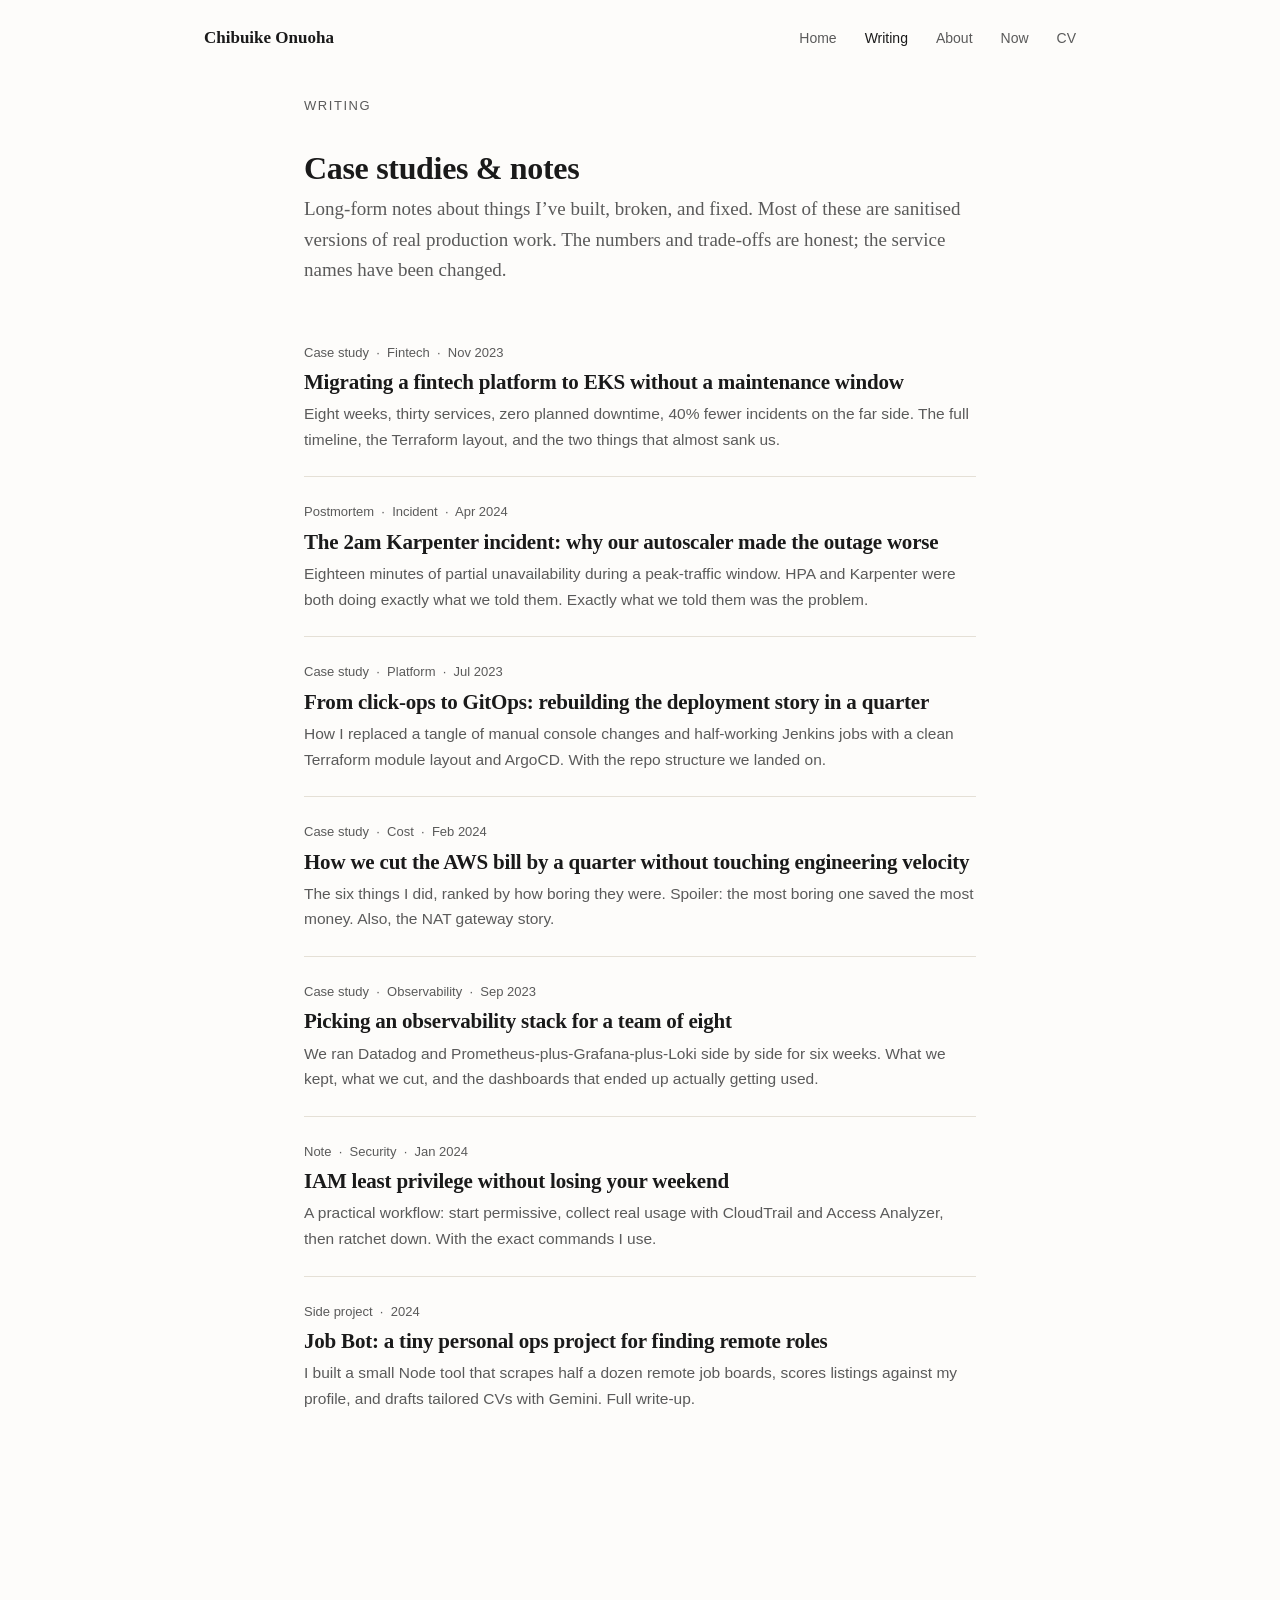
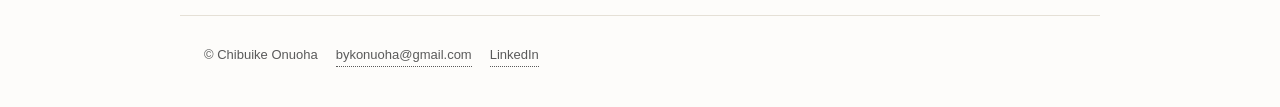
==== writing/index.html @ 1af56c8e "Rebuild portfolio as a static editorial site" ====
<!doctype html>
<html lang="en">
<head>
<meta charset="utf-8">
<meta name="viewport" content="width=device-width, initial-scale=1">
<title>Writing · Chibuike Onuoha</title>
<link rel="stylesheet" href="../css/style.css">
</head>
<body>

<nav class="top">
    <a class="name" href="../index.html">Chibuike Onuoha</a>
    <a href="../index.html">Home</a>
    <a href="index.html" class="active">Writing</a>
    <a href="../about.html">About</a>
    <a href="../now.html">Now</a>
    <a href="../cv.html">CV</a>
</nav>

<div class="wrap">

<div class="kicker">Writing</div>
<h1 class="page">Case studies &amp; notes</h1>
<p class="lede">
    Long-form notes about things I&rsquo;ve built, broken, and fixed. Most of
    these are sanitised versions of real production work. The numbers and
    trade-offs are honest; the service names have been changed.
</p>

<ul class="case-list">
    <li>
        <div class="case-meta">Case study &nbsp;·&nbsp; Fintech &nbsp;·&nbsp; Nov 2023</div>
        <h3><a href="eks-migration-zeeh.html">Migrating a fintech platform to EKS without a maintenance window</a></h3>
        <p>Eight weeks, thirty services, zero planned downtime, 40% fewer incidents on the far side. The full timeline, the Terraform layout, and the two things that almost sank us.</p>
    </li>
    <li>
        <div class="case-meta">Postmortem &nbsp;·&nbsp; Incident &nbsp;·&nbsp; Apr 2024</div>
        <h3><a href="karpenter-incident.html">The 2am Karpenter incident: why our autoscaler made the outage worse</a></h3>
        <p>Eighteen minutes of partial unavailability during a peak-traffic window. HPA and Karpenter were both doing exactly what we told them. Exactly what we told them was the problem.</p>
    </li>
    <li>
        <div class="case-meta">Case study &nbsp;·&nbsp; Platform &nbsp;·&nbsp; Jul 2023</div>
        <h3><a href="terraform-gitops-rollout.html">From click-ops to GitOps: rebuilding the deployment story in a quarter</a></h3>
        <p>How I replaced a tangle of manual console changes and half-working Jenkins jobs with a clean Terraform module layout and ArgoCD. With the repo structure we landed on.</p>
    </li>
    <li>
        <div class="case-meta">Case study &nbsp;·&nbsp; Cost &nbsp;·&nbsp; Feb 2024</div>
        <h3><a href="cost-25-percent.html">How we cut the AWS bill by a quarter without touching engineering velocity</a></h3>
        <p>The six things I did, ranked by how boring they were. Spoiler: the most boring one saved the most money. Also, the NAT gateway story.</p>
    </li>
    <li>
        <div class="case-meta">Case study &nbsp;·&nbsp; Observability &nbsp;·&nbsp; Sep 2023</div>
        <h3><a href="observability-stack.html">Picking an observability stack for a team of eight</a></h3>
        <p>We ran Datadog and Prometheus-plus-Grafana-plus-Loki side by side for six weeks. What we kept, what we cut, and the dashboards that ended up actually getting used.</p>
    </li>
    <li>
        <div class="case-meta">Note &nbsp;·&nbsp; Security &nbsp;·&nbsp; Jan 2024</div>
        <h3><a href="iam-least-privilege.html">IAM least privilege without losing your weekend</a></h3>
        <p>A practical workflow: start permissive, collect real usage with CloudTrail and Access Analyzer, then ratchet down. With the exact commands I use.</p>
    </li>
    <li>
        <div class="case-meta">Side project &nbsp;·&nbsp; 2024</div>
        <h3><a href="job-bot.html">Job Bot: a tiny personal ops project for finding remote roles</a></h3>
        <p>I built a small Node tool that scrapes half a dozen remote job boards, scores listings against my profile, and drafts tailored CVs with Gemini. Full write-up.</p>
    </li>
</ul>

</div>

<footer class="site">
    <span>&copy; Chibuike Onuoha</span>
    <a href="mailto:bykonuoha@gmail.com">bykonuoha@gmail.com</a>
    <a href="https://linkedin.com/in/chibuike-onuoha-7b5aa7382">LinkedIn</a>
</footer>

</body>
</html>
---- css/style.css ----
/* ──────────────────────────────────────────────────────────────
   Chibuike Onuoha — personal site
   Clean editorial. Serif headings, calm whitespace, one accent.
   ────────────────────────────────────────────────────────────── */

:root {
    --bg: #fdfcfa;
    --panel: #f6f3ee;
    --text: #1a1a1a;
    --muted: #5a5a5a;
    --rule: #e5e0d6;
    --accent: #1c4a7a;
    --accent-soft: #eaf0f8;
    --code-bg: #f3f1ec;
    --good: #1e6b3a;
    --warn: #8a5a00;
    --bad: #8a2020;
    --serif: Charter, "Iowan Old Style", "Palatino Linotype", Palatino, "Source Serif Pro", Georgia, serif;
    --sans: -apple-system, BlinkMacSystemFont, "Segoe UI", Inter, Helvetica, Arial, sans-serif;
    --mono: "JetBrains Mono", "SF Mono", Menlo, Consolas, "Courier New", monospace;
}

* { box-sizing: border-box; }

html { -webkit-text-size-adjust: 100%; }

body {
    margin: 0;
    background: var(--bg);
    color: var(--text);
    font-family: var(--sans);
    font-size: 17px;
    line-height: 1.65;
    -webkit-font-smoothing: antialiased;
}

.wrap {
    max-width: 720px;
    margin: 0 auto;
    padding: 40px 24px 120px;
}

.wrap.wide { max-width: 920px; }

/* ─── NAV ─── */
nav.top {
    display: flex;
    align-items: baseline;
    gap: 28px;
    flex-wrap: wrap;
    padding: 24px 24px 0;
    max-width: 920px;
    margin: 0 auto;
    font-size: 14px;
}
nav.top .name {
    font-family: var(--serif);
    font-size: 17px;
    font-weight: 600;
    color: var(--text);
    text-decoration: none;
    margin-right: auto;
}
nav.top a {
    color: var(--muted);
    text-decoration: none;
    border-bottom: 1px solid transparent;
    padding-bottom: 2px;
}
nav.top a:hover { color: var(--accent); border-bottom-color: var(--accent); }
nav.top a.active { color: var(--text); }

/* ─── TYPOGRAPHY ─── */
h1, h2, h3, h4 {
    font-family: var(--serif);
    font-weight: 600;
    color: var(--text);
    line-height: 1.25;
    letter-spacing: -0.01em;
}
h1 { font-size: 38px; margin: 48px 0 8px; }
h1.page { font-size: 32px; margin: 32px 0 6px; }
h2 { font-size: 24px; margin: 44px 0 12px; }
h3 { font-size: 19px; margin: 28px 0 8px; }
h4 { font-size: 16px; margin: 22px 0 6px; font-family: var(--sans); text-transform: uppercase; letter-spacing: 0.06em; color: var(--muted); }

.kicker {
    font-size: 13px;
    text-transform: uppercase;
    letter-spacing: 0.12em;
    color: var(--muted);
    margin-bottom: 8px;
    font-family: var(--sans);
}

.lede {
    font-size: 19px;
    line-height: 1.6;
    color: var(--muted);
    margin: 0 0 32px;
    font-family: var(--serif);
}

p { margin: 0 0 18px; }
a { color: var(--accent); text-decoration: none; border-bottom: 1px solid rgba(28,74,122,0.3); }
a:hover { border-bottom-color: var(--accent); }

ul, ol { padding-left: 22px; margin: 0 0 20px; }
li { margin-bottom: 6px; }

blockquote {
    border-left: 3px solid var(--rule);
    margin: 24px 0;
    padding: 4px 0 4px 20px;
    color: var(--muted);
    font-style: italic;
}

hr {
    border: 0;
    border-top: 1px solid var(--rule);
    margin: 48px 0;
}

small, .meta {
    font-size: 13px;
    color: var(--muted);
}

/* ─── CODE ─── */
code {
    font-family: var(--mono);
    font-size: 0.88em;
    background: var(--code-bg);
    padding: 1px 5px;
    border-radius: 3px;
}
pre {
    background: var(--code-bg);
    border: 1px solid var(--rule);
    border-radius: 6px;
    padding: 16px 18px;
    overflow-x: auto;
    font-size: 13.5px;
    line-height: 1.55;
    margin: 20px 0;
}
pre code { background: transparent; padding: 0; font-size: inherit; }
.filename {
    font-family: var(--mono);
    font-size: 12px;
    color: var(--muted);
    margin: 24px 0 -14px;
    padding-left: 2px;
}

/* ─── HERO ─── */
.hero { padding: 36px 0 12px; }
.hero h1 { margin-top: 0; font-size: 44px; }
.hero .lede { font-size: 21px; max-width: 620px; }
.hero-meta {
    display: flex;
    gap: 20px;
    flex-wrap: wrap;
    font-size: 14px;
    color: var(--muted);
    margin-top: 24px;
    font-family: var(--sans);
}
.hero-meta a { color: var(--muted); border-bottom: 1px dotted var(--muted); }
.hero-meta a:hover { color: var(--accent); border-bottom-color: var(--accent); }

/* ─── CASE STUDY LIST ─── */
.case-list { list-style: none; padding: 0; margin: 0; }
.case-list li {
    padding: 24px 0;
    border-bottom: 1px solid var(--rule);
    margin: 0;
}
.case-list li:last-child { border-bottom: 0; }
.case-list h3 {
    margin: 0 0 4px;
    font-size: 21px;
}
.case-list h3 a { color: var(--text); border: 0; }
.case-list h3 a:hover { color: var(--accent); }
.case-list .case-meta {
    font-size: 13px;
    color: var(--muted);
    font-family: var(--sans);
    margin-bottom: 6px;
}
.case-list p { margin: 6px 0 0; color: var(--muted); font-size: 15.5px; }

/* ─── TLDR BOX ─── */
.tldr {
    background: var(--accent-soft);
    border-left: 3px solid var(--accent);
    padding: 16px 20px;
    margin: 28px 0 36px;
    border-radius: 0 6px 6px 0;
    font-size: 15.5px;
}
.tldr strong { font-family: var(--sans); font-size: 12px; text-transform: uppercase; letter-spacing: 0.08em; color: var(--accent); display: block; margin-bottom: 6px; }
.tldr p:last-child { margin-bottom: 0; }

/* ─── METRICS GRID ─── */
.metrics {
    display: grid;
    grid-template-columns: repeat(auto-fit, minmax(130px, 1fr));
    gap: 0;
    border: 1px solid var(--rule);
    border-radius: 8px;
    overflow: hidden;
    margin: 24px 0;
    background: var(--panel);
}
.metric {
    padding: 18px 20px;
    border-right: 1px solid var(--rule);
}
.metric:last-child { border-right: 0; }
.metric .n {
    font-family: var(--serif);
    font-size: 28px;
    font-weight: 600;
    color: var(--accent);
    line-height: 1;
}
.metric .lbl {
    font-size: 12px;
    color: var(--muted);
    text-transform: uppercase;
    letter-spacing: 0.06em;
    margin-top: 4px;
}
@media (max-width: 600px) {
    .metric { border-right: 0; border-bottom: 1px solid var(--rule); }
    .metric:last-child { border-bottom: 0; }
}

/* ─── STACK GRID ─── */
.stack {
    display: grid;
    grid-template-columns: 140px 1fr;
    gap: 6px 24px;
    font-size: 15px;
    margin: 16px 0;
}
.stack dt {
    font-family: var(--sans);
    font-size: 12px;
    text-transform: uppercase;
    letter-spacing: 0.08em;
    color: var(--muted);
    padding-top: 4px;
}
.stack dd { margin: 0; color: var(--text); }
@media (max-width: 600px) {
    .stack { grid-template-columns: 1fr; gap: 2px; }
    .stack dt { margin-top: 10px; }
}

/* ─── TIMELINE ─── */
.timeline {
    list-style: none;
    padding: 0;
    margin: 20px 0;
    border-left: 2px solid var(--rule);
}
.timeline li {
    padding: 6px 0 14px 18px;
    margin: 0;
    position: relative;
    font-size: 15px;
}
.timeline li::before {
    content: "";
    position: absolute;
    left: -6px;
    top: 14px;
    width: 10px;
    height: 10px;
    background: var(--bg);
    border: 2px solid var(--accent);
    border-radius: 50%;
}
.timeline .t {
    font-family: var(--mono);
    font-size: 12px;
    color: var(--muted);
    margin-right: 10px;
}

/* ─── DIAGRAM WRAPPER ─── */
figure {
    margin: 28px 0;
    text-align: center;
}
figure svg { max-width: 100%; height: auto; }
figcaption {
    font-size: 13px;
    color: var(--muted);
    margin-top: 10px;
    font-style: italic;
}

/* ─── FOOTER ─── */
footer.site {
    border-top: 1px solid var(--rule);
    max-width: 920px;
    margin: 60px auto 0;
    padding: 28px 24px 40px;
    font-size: 13px;
    color: var(--muted);
    display: flex;
    gap: 18px;
    flex-wrap: wrap;
}
footer.site a { color: var(--muted); border-bottom: 1px dotted var(--muted); }
footer.site .sp { flex: 1; }

/* ─── TABLES ─── */
table {
    border-collapse: collapse;
    width: 100%;
    margin: 20px 0;
    font-size: 14px;
}
th, td {
    text-align: left;
    padding: 10px 14px;
    border-bottom: 1px solid var(--rule);
}
th {
    font-family: var(--sans);
    font-size: 12px;
    text-transform: uppercase;
    letter-spacing: 0.06em;
    color: var(--muted);
    background: var(--panel);
}

/* ─── ASIDE ─── */
aside.note {
    background: var(--panel);
    border-radius: 6px;
    padding: 14px 18px;
    margin: 24px 0;
    font-size: 14.5px;
    color: var(--muted);
}
aside.note strong { color: var(--text); }

/* ─── TAGS ─── */
.tags { display: flex; gap: 6px; flex-wrap: wrap; margin: 8px 0 0; }
.tag {
    font-family: var(--mono);
    font-size: 11px;
    padding: 2px 8px;
    background: var(--panel);
    color: var(--muted);
    border-radius: 3px;
    border: 1px solid var(--rule);
}

/* ─── PRINT ─── */
@media print {
    nav.top, footer.site { display: none; }
    body { font-size: 11pt; }
    .wrap { padding: 0; max-width: none; }
    pre { border: 1px solid #ccc; }
}
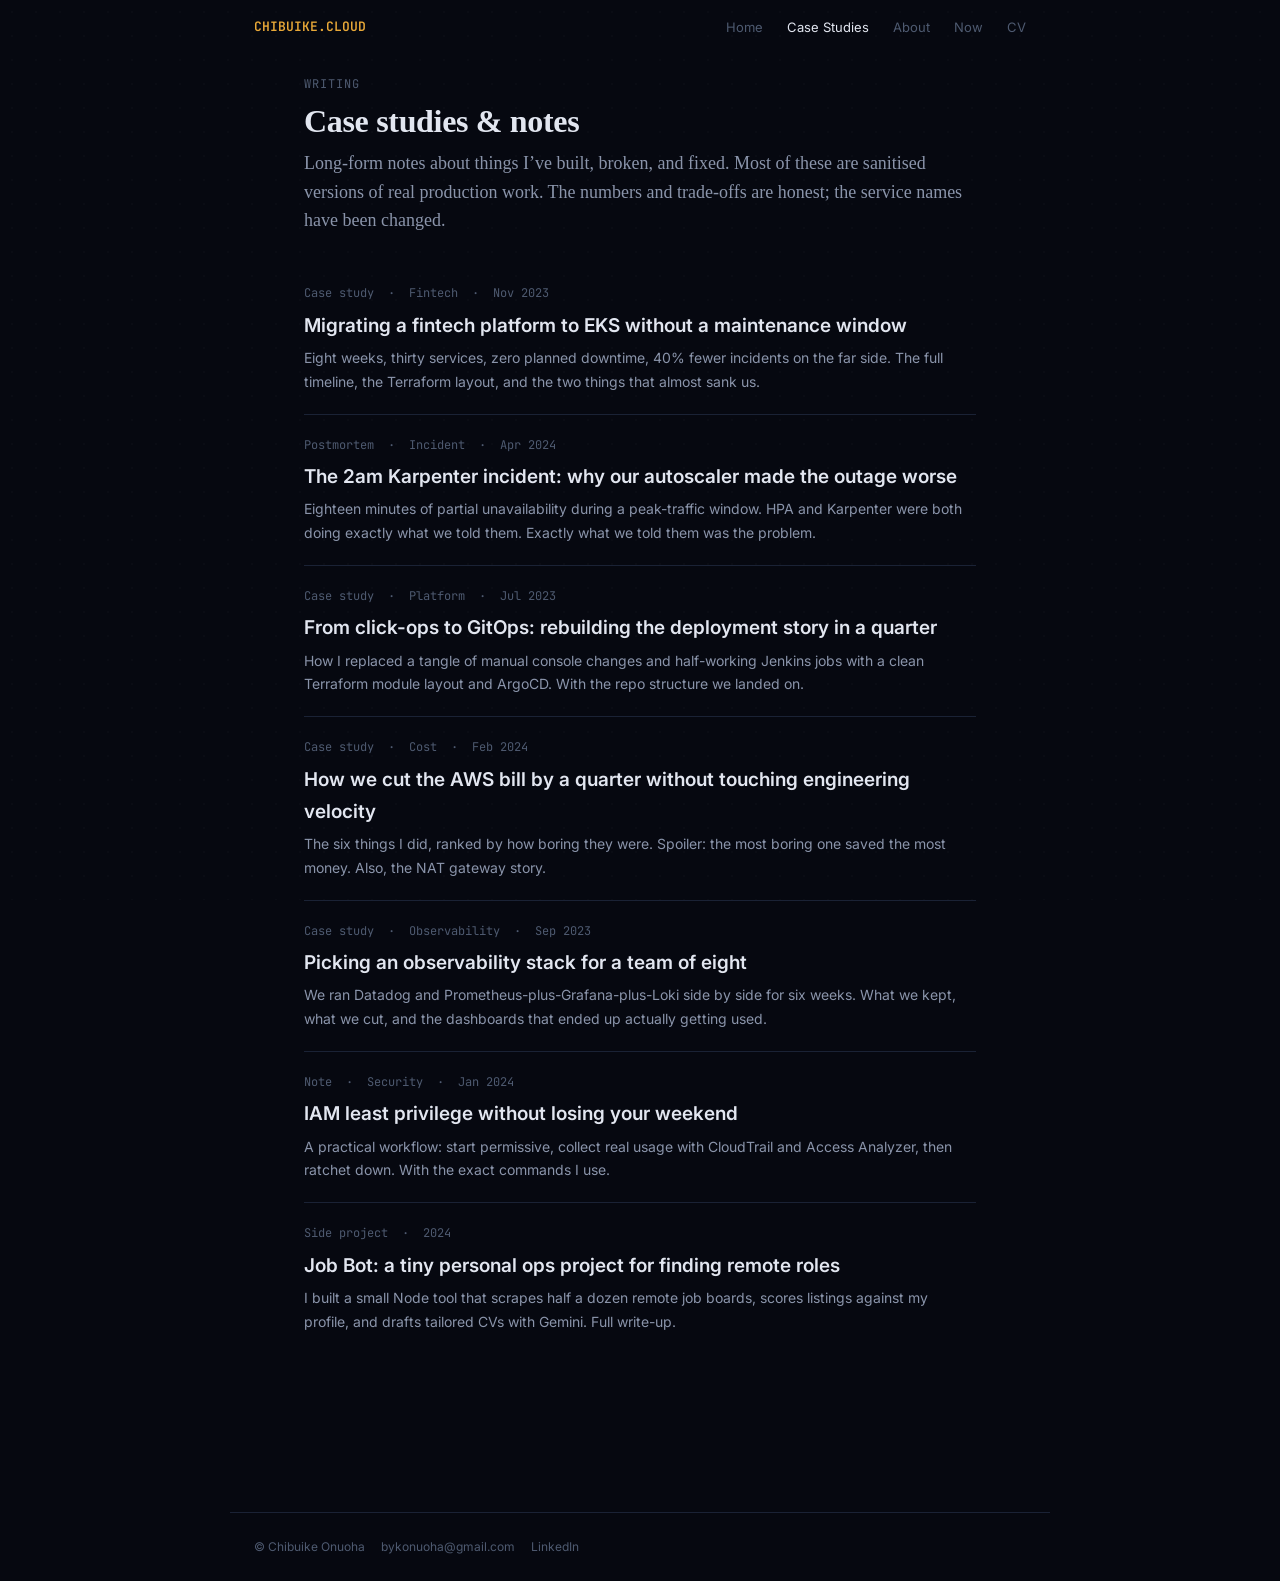
==== commit 2b7a6390: "Replace old portfolio with new dashboard-style site Dark theme with amber/gold + emerald color schem" ====
--- a/writing/index.html
+++ b/writing/index.html
@@ -4,20 +4,20 @@
 <meta charset="utf-8">
 <meta name="viewport" content="width=device-width, initial-scale=1">
 <title>Writing · Chibuike Onuoha</title>
-<link rel="stylesheet" href="../css/style.css">
+<link rel="stylesheet" href="../css/article.css">
 </head>
 <body>
 
-<nav class="top">
-    <a class="name" href="../index.html">Chibuike Onuoha</a>
+<nav class="topnav">
+    <a class="brand" href="../index.html">CHIBUIKE.CLOUD</a>
     <a href="../index.html">Home</a>
-    <a href="index.html" class="active">Writing</a>
+    <a href="index.html" class="active">Case Studies</a>
     <a href="../about.html">About</a>
     <a href="../now.html">Now</a>
     <a href="../cv.html">CV</a>
 </nav>
 
-<div class="wrap">
+<div class="article">
 
 <div class="kicker">Writing</div>
 <h1 class="page">Case studies &amp; notes</h1>
@@ -67,7 +67,7 @@
 
 </div>
 
-<footer class="site">
+<footer class="site-footer">
     <span>&copy; Chibuike Onuoha</span>
     <a href="mailto:bykonuoha@gmail.com">bykonuoha@gmail.com</a>
     <a href="https://linkedin.com/in/chibuike-onuoha-7b5aa7382">LinkedIn</a>
--- a/css/article.css
+++ b/css/article.css
@@ -0,0 +1,168 @@
+/* Article pages — dark theme matching dashboard */
+@import url('https://fonts.googleapis.com/css2?family=Inter:wght@400;500;600;700&family=JetBrains+Mono:wght@400;500&display=swap');
+
+:root {
+    --bg-root: #060810;
+    --bg-panel: #0c1018;
+    --bg-card: #111720;
+    --border: #1a2235;
+    --text: #e2e6f0;
+    --text-muted: #8a94aa;
+    --text-dim: #4e5a70;
+    --accent: #e8a838;
+    --accent-soft: rgba(232,168,56,0.08);
+    --emerald: #34d399;
+    --emerald-soft: rgba(52,211,153,0.08);
+    --cyan: #22d3ee;
+    --purple: #a78bfa;
+    --red: #f87171;
+    --mono: 'JetBrains Mono', 'SF Mono', Menlo, Consolas, monospace;
+    --sans: 'Inter', -apple-system, BlinkMacSystemFont, 'Segoe UI', sans-serif;
+    --serif: Charter, 'Iowan Old Style', 'Palatino Linotype', Georgia, serif;
+}
+
+* { box-sizing: border-box; }
+body {
+    margin: 0;
+    background: var(--bg-root);
+    color: var(--text);
+    font-family: var(--sans);
+    font-size: 16px;
+    line-height: 1.7;
+    -webkit-font-smoothing: antialiased;
+}
+body::before {
+    content: '';
+    position: fixed;
+    inset: 0;
+    background-image: radial-gradient(circle, rgba(255,255,255,0.02) 1px, transparent 1px);
+    background-size: 24px 24px;
+    pointer-events: none;
+}
+
+/* NAV */
+.topnav {
+    display: flex;
+    align-items: center;
+    gap: 24px;
+    padding: 16px 24px;
+    max-width: 820px;
+    margin: 0 auto;
+    font-size: 13px;
+    position: relative;
+    z-index: 1;
+}
+.topnav .brand {
+    font-family: var(--mono);
+    font-size: 13px;
+    font-weight: 600;
+    color: var(--accent);
+    text-decoration: none;
+    margin-right: auto;
+}
+.topnav a {
+    color: var(--text-dim);
+    text-decoration: none;
+    transition: color 0.15s;
+}
+.topnav a:hover, .topnav a.active { color: var(--text); }
+
+/* CONTENT */
+.article {
+    max-width: 720px;
+    margin: 0 auto;
+    padding: 20px 24px 100px;
+    position: relative;
+    z-index: 1;
+}
+.kicker {
+    font-size: 12px;
+    font-family: var(--mono);
+    text-transform: uppercase;
+    letter-spacing: 0.08em;
+    color: var(--text-dim);
+    margin-bottom: 8px;
+}
+h1 { font-family: var(--serif); font-size: 32px; font-weight: 600; color: var(--text); line-height: 1.2; margin: 0 0 8px; letter-spacing: -0.01em; }
+h2 { font-family: var(--serif); font-size: 22px; font-weight: 600; color: var(--text); margin: 44px 0 12px; }
+h3 { font-size: 17px; font-weight: 600; color: var(--text); margin: 28px 0 8px; }
+h4 { font-size: 13px; font-weight: 600; text-transform: uppercase; letter-spacing: 0.06em; color: var(--text-dim); margin: 24px 0 8px; }
+
+.lede { font-size: 18px; line-height: 1.6; color: var(--text-muted); font-family: var(--serif); margin: 0 0 28px; }
+p { margin: 0 0 16px; color: var(--text-muted); }
+a { color: var(--accent); text-decoration: none; }
+a:hover { text-decoration: underline; }
+strong { color: var(--text); font-weight: 600; }
+ul, ol { padding-left: 22px; margin: 0 0 18px; color: var(--text-muted); }
+li { margin-bottom: 6px; }
+hr { border: 0; border-top: 1px solid var(--border); margin: 48px 0; }
+small, .meta { font-size: 13px; color: var(--text-dim); }
+
+/* TLDR */
+.tldr { background: var(--accent-soft); border-left: 3px solid var(--accent); padding: 16px 20px; margin: 24px 0 32px; border-radius: 0 8px 8px 0; }
+.tldr strong { font-size: 11px; text-transform: uppercase; letter-spacing: 0.08em; color: var(--accent); display: block; margin-bottom: 4px; }
+.tldr p:last-child { margin-bottom: 0; }
+
+/* METRICS */
+.metrics { display: grid; grid-template-columns: repeat(auto-fit, minmax(120px, 1fr)); gap: 0; border: 1px solid var(--border); border-radius: 8px; overflow: hidden; margin: 24px 0; background: var(--bg-panel); }
+.metric { padding: 16px 18px; border-right: 1px solid var(--border); }
+.metric:last-child { border-right: 0; }
+.metric .n { font-family: var(--mono); font-size: 26px; font-weight: 700; color: var(--accent); line-height: 1; }
+.metric .lbl { font-size: 11px; color: var(--text-dim); text-transform: uppercase; letter-spacing: 0.06em; margin-top: 4px; }
+
+/* CODE */
+code { font-family: var(--mono); font-size: 0.88em; background: var(--bg-card); padding: 1px 5px; border-radius: 3px; color: var(--cyan); }
+pre { background: var(--bg-card); border: 1px solid var(--border); border-radius: 8px; padding: 16px 18px; overflow-x: auto; font-size: 13px; line-height: 1.6; margin: 18px 0; }
+pre code { background: transparent; padding: 0; color: var(--text-muted); }
+.filename { font-family: var(--mono); font-size: 12px; color: var(--text-dim); margin: 24px 0 -12px; padding-left: 2px; }
+
+/* NOTE */
+aside.note { background: var(--bg-card); border: 1px solid var(--border); border-radius: 8px; padding: 14px 18px; margin: 24px 0; font-size: 14px; color: var(--text-muted); }
+
+/* TIMELINE */
+.timeline { list-style: none; padding: 0; margin: 20px 0; border-left: 2px solid var(--border); }
+.timeline li { padding: 6px 0 14px 18px; margin: 0; position: relative; font-size: 14px; color: var(--text-muted); }
+.timeline li::before { content: ''; position: absolute; left: -6px; top: 12px; width: 10px; height: 10px; background: var(--bg-root); border: 2px solid var(--accent); border-radius: 50%; }
+.timeline .t { font-family: var(--mono); font-size: 12px; color: var(--text-dim); margin-right: 10px; }
+
+/* TAGS */
+.tags { display: flex; gap: 6px; flex-wrap: wrap; margin: 8px 0 0; }
+.tag { font-family: var(--mono); font-size: 11px; padding: 2px 8px; background: rgba(255,255,255,0.04); color: var(--text-dim); border-radius: 3px; border: 1px solid var(--border); }
+
+/* TABLE */
+table { border-collapse: collapse; width: 100%; margin: 18px 0; font-size: 13px; }
+th, td { text-align: left; padding: 10px 14px; border-bottom: 1px solid var(--border); color: var(--text-muted); }
+th { font-size: 11px; text-transform: uppercase; letter-spacing: 0.06em; color: var(--text-dim); background: var(--bg-panel); }
+
+/* STACK */
+.stack { display: grid; grid-template-columns: 130px 1fr; gap: 4px 20px; font-size: 14px; margin: 16px 0; }
+.stack dt { font-size: 11px; text-transform: uppercase; letter-spacing: 0.08em; color: var(--text-dim); padding-top: 3px; }
+.stack dd { margin: 0; color: var(--text-muted); }
+
+/* CASE LIST */
+.case-list { list-style: none; padding: 0; }
+.case-list li { padding: 20px 0; border-bottom: 1px solid var(--border); margin: 0; }
+.case-list li:last-child { border-bottom: 0; }
+.case-list h3 { margin: 0 0 4px; font-size: 19px; }
+.case-list h3 a { color: var(--text); }
+.case-list h3 a:hover { color: var(--accent); text-decoration: none; }
+.case-list .case-meta { font-size: 12px; color: var(--text-dim); font-family: var(--mono); margin-bottom: 6px; }
+.case-list p { font-size: 14px; margin: 4px 0 0; }
+
+/* FIGURE/DIAGRAM */
+figure { margin: 28px 0; text-align: center; }
+figure svg { max-width: 100%; height: auto; }
+figcaption { font-size: 13px; color: var(--text-dim); margin-top: 10px; font-style: italic; }
+
+/* BLOCKQUOTE */
+blockquote { border-left: 3px solid var(--border); margin: 24px 0; padding: 4px 0 4px 20px; color: var(--text-dim); font-style: italic; }
+
+/* FOOTER */
+.site-footer { border-top: 1px solid var(--border); max-width: 820px; margin: 40px auto 0; padding: 24px; font-size: 12px; color: var(--text-dim); display: flex; gap: 16px; flex-wrap: wrap; position: relative; z-index: 1; }
+.site-footer a { color: var(--text-dim); text-decoration: none; }
+.site-footer a:hover { color: var(--accent); }
+.site-footer .sp { flex: 1; }
+
+/* PRINT */
+@media print { body { background: #fff; color: #111; } body::before { display: none; } .topnav { display: none; } pre { border-color: #ccc; } }
+@media (max-width: 600px) { .stack { grid-template-columns: 1fr; } }
